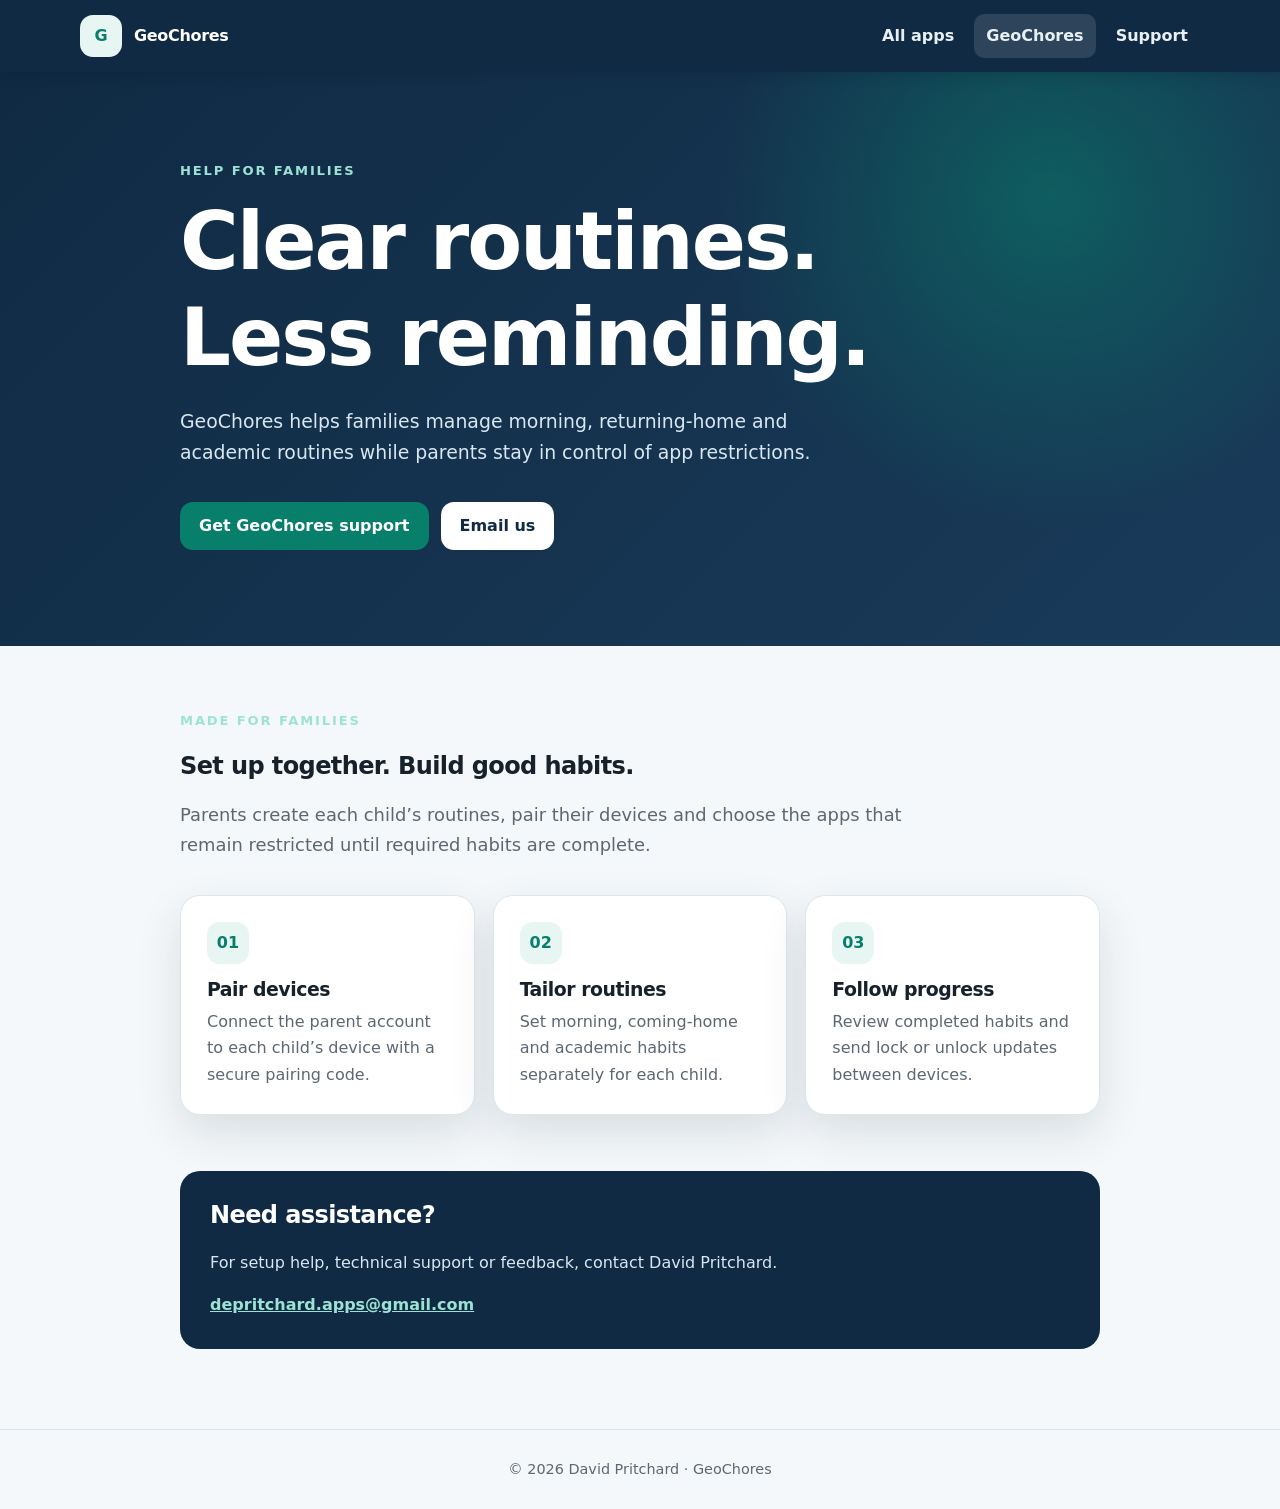
==== geochores/index.html @ 4b048480 "Add GeoChores to apps support hub" ====
<!doctype html>
<html lang="en">
<head>
  <meta charset="utf-8">
  <meta name="viewport" content="width=device-width, initial-scale=1">
  <meta name="description" content="Official help and support information for GeoChores.">
  <meta name="theme-color" content="#102a43">
  <title>GeoChores | Help &amp; Support</title>
  <link rel="stylesheet" href="../isub-assistant-manager/styles.css">
</head>
<body>
  <header class="site-header">
    <nav class="nav" aria-label="Primary navigation">
      <a class="brand" href="../"><span class="icon" aria-hidden="true">G</span><span>GeoChores</span></a>
      <div class="nav-links">
        <a href="../">All apps</a>
        <a href="./" aria-current="page">GeoChores</a>
        <a href="support/">Support</a>
      </div>
    </nav>
  </header>

  <main>
    <section class="hero">
      <div class="hero-inner">
        <div class="eyebrow">Help for families</div>
        <h1>Clear routines. Less reminding.</h1>
        <p>GeoChores helps families manage morning, returning-home and academic routines while parents stay in control of app restrictions.</p>
        <div class="actions">
          <a class="button" href="support/">Get GeoChores support</a>
          <a class="button secondary" href="mailto:depritchard.apps@gmail.com">Email us</a>
        </div>
      </div>
    </section>

    <section class="content" aria-labelledby="about-title">
      <div class="eyebrow">Made for families</div>
      <h2 id="about-title">Set up together. Build good habits.</h2>
      <p class="intro">Parents create each child’s routines, pair their devices and choose the apps that remain restricted until required habits are complete.</p>
      <div class="grid">
        <article class="card">
          <div class="icon" aria-hidden="true">01</div>
          <h2>Pair devices</h2>
          <p>Connect the parent account to each child’s device with a secure pairing code.</p>
        </article>
        <article class="card">
          <div class="icon" aria-hidden="true">02</div>
          <h2>Tailor routines</h2>
          <p>Set morning, coming-home and academic habits separately for each child.</p>
        </article>
        <article class="card">
          <div class="icon" aria-hidden="true">03</div>
          <h2>Follow progress</h2>
          <p>Review completed habits and send lock or unlock updates between devices.</p>
        </article>
      </div>

      <div class="contact">
        <h2>Need assistance?</h2>
        <p>For setup help, technical support or feedback, contact David Pritchard.</p>
        <a href="mailto:depritchard.apps@gmail.com">depritchard.apps@gmail.com</a>
      </div>
    </section>
  </main>

  <footer>© 2026 David Pritchard · GeoChores</footer>
</body>
</html>
---- isub-assistant-manager/styles.css ----
:root {
  --navy: #102a43;
  --navy-soft: #193b5a;
  --teal: #087f6b;
  --teal-light: #e7f6f2;
  --amber: #f2a93b;
  --ink: #17212b;
  --muted: #5b6874;
  --line: #dce5ec;
  --paper: #ffffff;
  --wash: #f5f8fa;
  --shadow: 0 18px 45px rgba(16, 42, 67, .12);
}

* { box-sizing: border-box; }

html { scroll-behavior: smooth; }

body {
  margin: 0;
  background: var(--wash);
  color: var(--ink);
  font-family: Inter, ui-sans-serif, system-ui, -apple-system, BlinkMacSystemFont,
    "Segoe UI", sans-serif;
  line-height: 1.65;
}

a { color: var(--teal); }

a:focus-visible,
.button:focus-visible {
  outline: 3px solid var(--amber);
  outline-offset: 3px;
}

.site-header {
  background: var(--navy);
  color: white;
  position: sticky;
  top: 0;
  z-index: 10;
  box-shadow: 0 2px 15px rgba(0, 0, 0, .14);
}

.nav {
  width: min(1120px, calc(100% - 40px));
  margin: auto;
  min-height: 72px;
  display: flex;
  align-items: center;
  justify-content: space-between;
  gap: 24px;
}

.brand {
  display: inline-flex;
  align-items: center;
  gap: 12px;
  color: white;
  text-decoration: none;
  font-weight: 760;
  letter-spacing: -.02em;
}

.brand img {
  width: 42px;
  height: 42px;
  border-radius: 12px;
}

.nav-links { display: flex; gap: 8px; }

.nav-links a {
  color: #e8f0f6;
  text-decoration: none;
  padding: 9px 12px;
  border-radius: 10px;
  font-weight: 650;
}

.nav-links a:hover,
.nav-links a[aria-current="page"] { background: rgba(255, 255, 255, .12); }

.hero {
  background:
    radial-gradient(circle at 82% 22%, rgba(8, 127, 107, .55), transparent 29%),
    linear-gradient(135deg, var(--navy), var(--navy-soft));
  color: white;
  padding: 88px 0 96px;
}

.hero-inner,
.content {
  width: min(920px, calc(100% - 40px));
  margin: auto;
}

.eyebrow {
  color: #9de3d5;
  font-size: .82rem;
  font-weight: 800;
  letter-spacing: .14em;
  text-transform: uppercase;
}

h1, h2, h3 { line-height: 1.2; letter-spacing: -.025em; }

h1 { font-size: clamp(2.5rem, 7vw, 5rem); margin: 12px 0 20px; max-width: 820px; }

.hero p { color: #d9e7f1; max-width: 700px; font-size: 1.18rem; }

.actions { display: flex; flex-wrap: wrap; gap: 12px; margin-top: 34px; }

.button {
  display: inline-flex;
  align-items: center;
  justify-content: center;
  min-height: 48px;
  padding: 0 19px;
  border-radius: 13px;
  background: var(--teal);
  color: white;
  text-decoration: none;
  font-weight: 760;
}

.button.secondary { background: white; color: var(--navy); }

.content { padding: 64px 0 80px; }

.intro { font-size: 1.12rem; color: var(--muted); max-width: 760px; }

.grid {
  display: grid;
  grid-template-columns: repeat(3, 1fr);
  gap: 18px;
  margin: 36px 0 56px;
}

.card,
.article {
  background: var(--paper);
  border: 1px solid var(--line);
  border-radius: 20px;
  box-shadow: var(--shadow);
}

.card { padding: 26px; }
.card h2 { font-size: 1.18rem; margin: 14px 0 8px; }
.card p { color: var(--muted); margin: 0; }

.icon {
  width: 42px;
  height: 42px;
  border-radius: 13px;
  display: grid;
  place-items: center;
  background: var(--teal-light);
  color: var(--teal);
  font-weight: 850;
}

.article { padding: clamp(24px, 6vw, 58px); }
.article h1 { color: var(--navy); font-size: clamp(2.1rem, 5vw, 3.8rem); }
.article h2 { color: var(--navy); margin-top: 42px; }
.article p, .article li { color: #344451; }
.article .updated { color: var(--muted); font-size: .93rem; }

.notice {
  background: var(--teal-light);
  border-left: 4px solid var(--teal);
  padding: 18px 20px;
  border-radius: 0 12px 12px 0;
  margin: 28px 0;
}

.contact {
  background: var(--navy);
  color: white;
  border-radius: 20px;
  padding: 30px;
  margin-top: 42px;
}

.contact h2 { color: white; margin-top: 0; }
.contact p { color: #d9e7f1; }
.contact a { color: #9de3d5; font-weight: 750; }

footer {
  border-top: 1px solid var(--line);
  padding: 28px 20px;
  text-align: center;
  color: var(--muted);
  font-size: .9rem;
}

@media (max-width: 720px) {
  .nav { width: min(100% - 24px, 1120px); min-height: 64px; }
  .brand span { display: none; }
  .nav-links { gap: 0; }
  .nav-links a { padding: 8px; font-size: .9rem; }
  .hero { padding: 64px 0 70px; }
  .hero-inner, .content { width: min(100% - 28px, 920px); }
  .grid { grid-template-columns: 1fr; }
  .article { border-radius: 16px; }
}
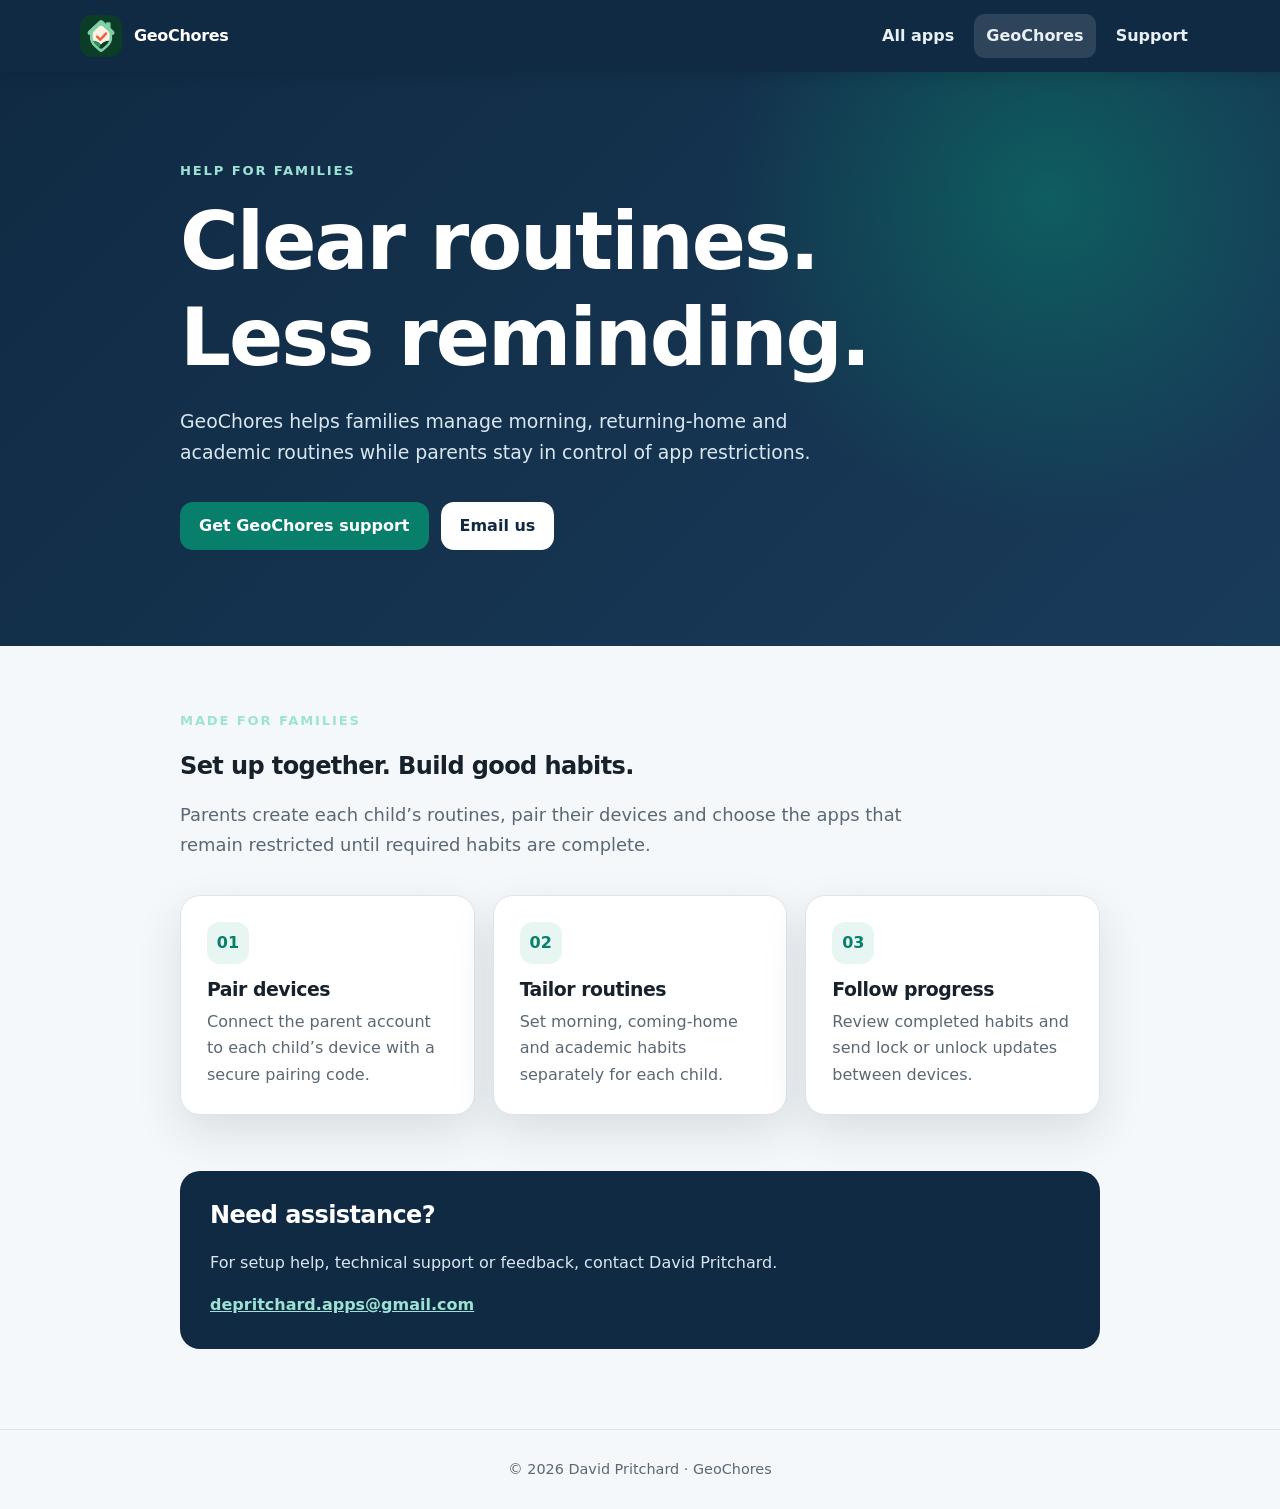
==== commit 6120d033: "Use GeoChores app logo on support site" ====
--- a/geochores/index.html
+++ b/geochores/index.html
@@ -6,12 +6,13 @@
   <meta name="description" content="Official help and support information for GeoChores.">
   <meta name="theme-color" content="#102a43">
   <title>GeoChores | Help &amp; Support</title>
+  <link rel="icon" href="logo.png" type="image/png">
   <link rel="stylesheet" href="../isub-assistant-manager/styles.css">
 </head>
 <body>
   <header class="site-header">
     <nav class="nav" aria-label="Primary navigation">
-      <a class="brand" href="../"><span class="icon" aria-hidden="true">G</span><span>GeoChores</span></a>
+      <a class="brand" href="../"><img src="logo.png" alt=""><span>GeoChores</span></a>
       <div class="nav-links">
         <a href="../">All apps</a>
         <a href="./" aria-current="page">GeoChores</a>
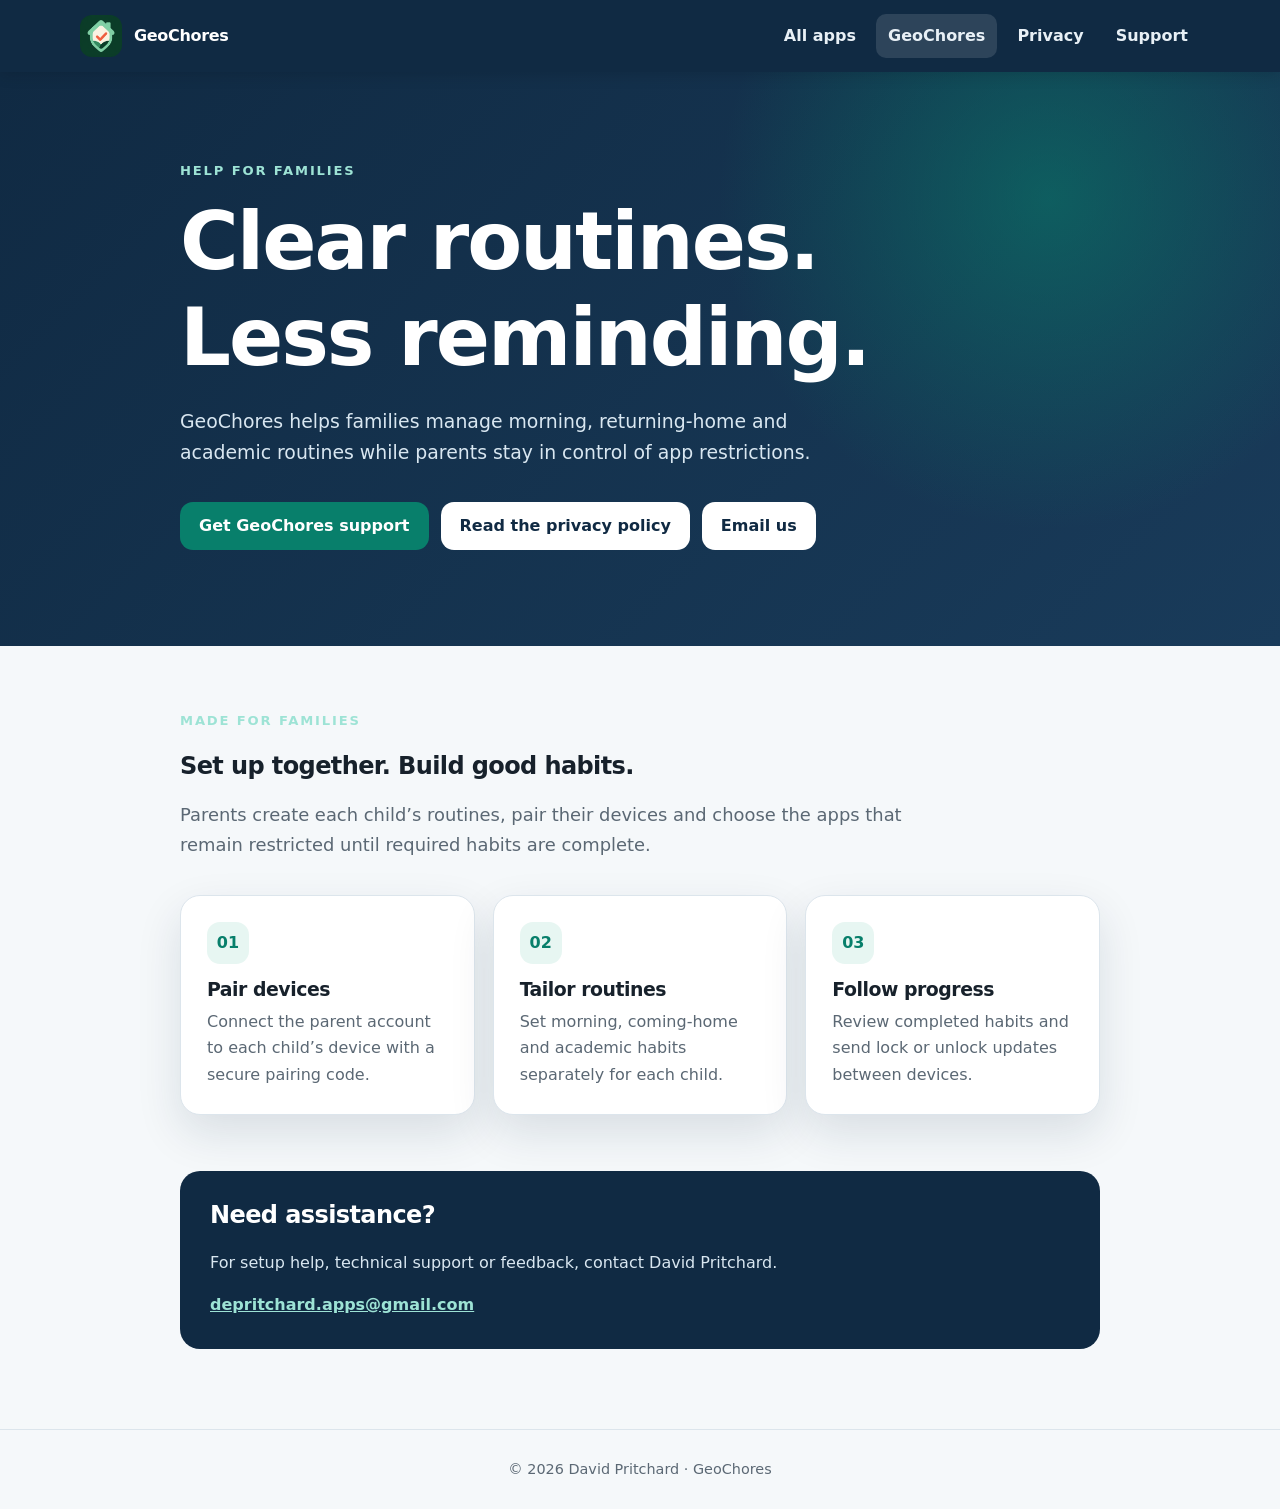
==== commit 3f1ec276: "Publish GeoChores privacy policy" ====
--- a/geochores/index.html
+++ b/geochores/index.html
@@ -16,6 +16,7 @@
       <div class="nav-links">
         <a href="../">All apps</a>
         <a href="./" aria-current="page">GeoChores</a>
+        <a href="privacy/">Privacy</a>
         <a href="support/">Support</a>
       </div>
     </nav>
@@ -29,6 +30,7 @@
         <p>GeoChores helps families manage morning, returning-home and academic routines while parents stay in control of app restrictions.</p>
         <div class="actions">
           <a class="button" href="support/">Get GeoChores support</a>
+          <a class="button secondary" href="privacy/">Read the privacy policy</a>
           <a class="button secondary" href="mailto:depritchard.apps@gmail.com">Email us</a>
         </div>
       </div>
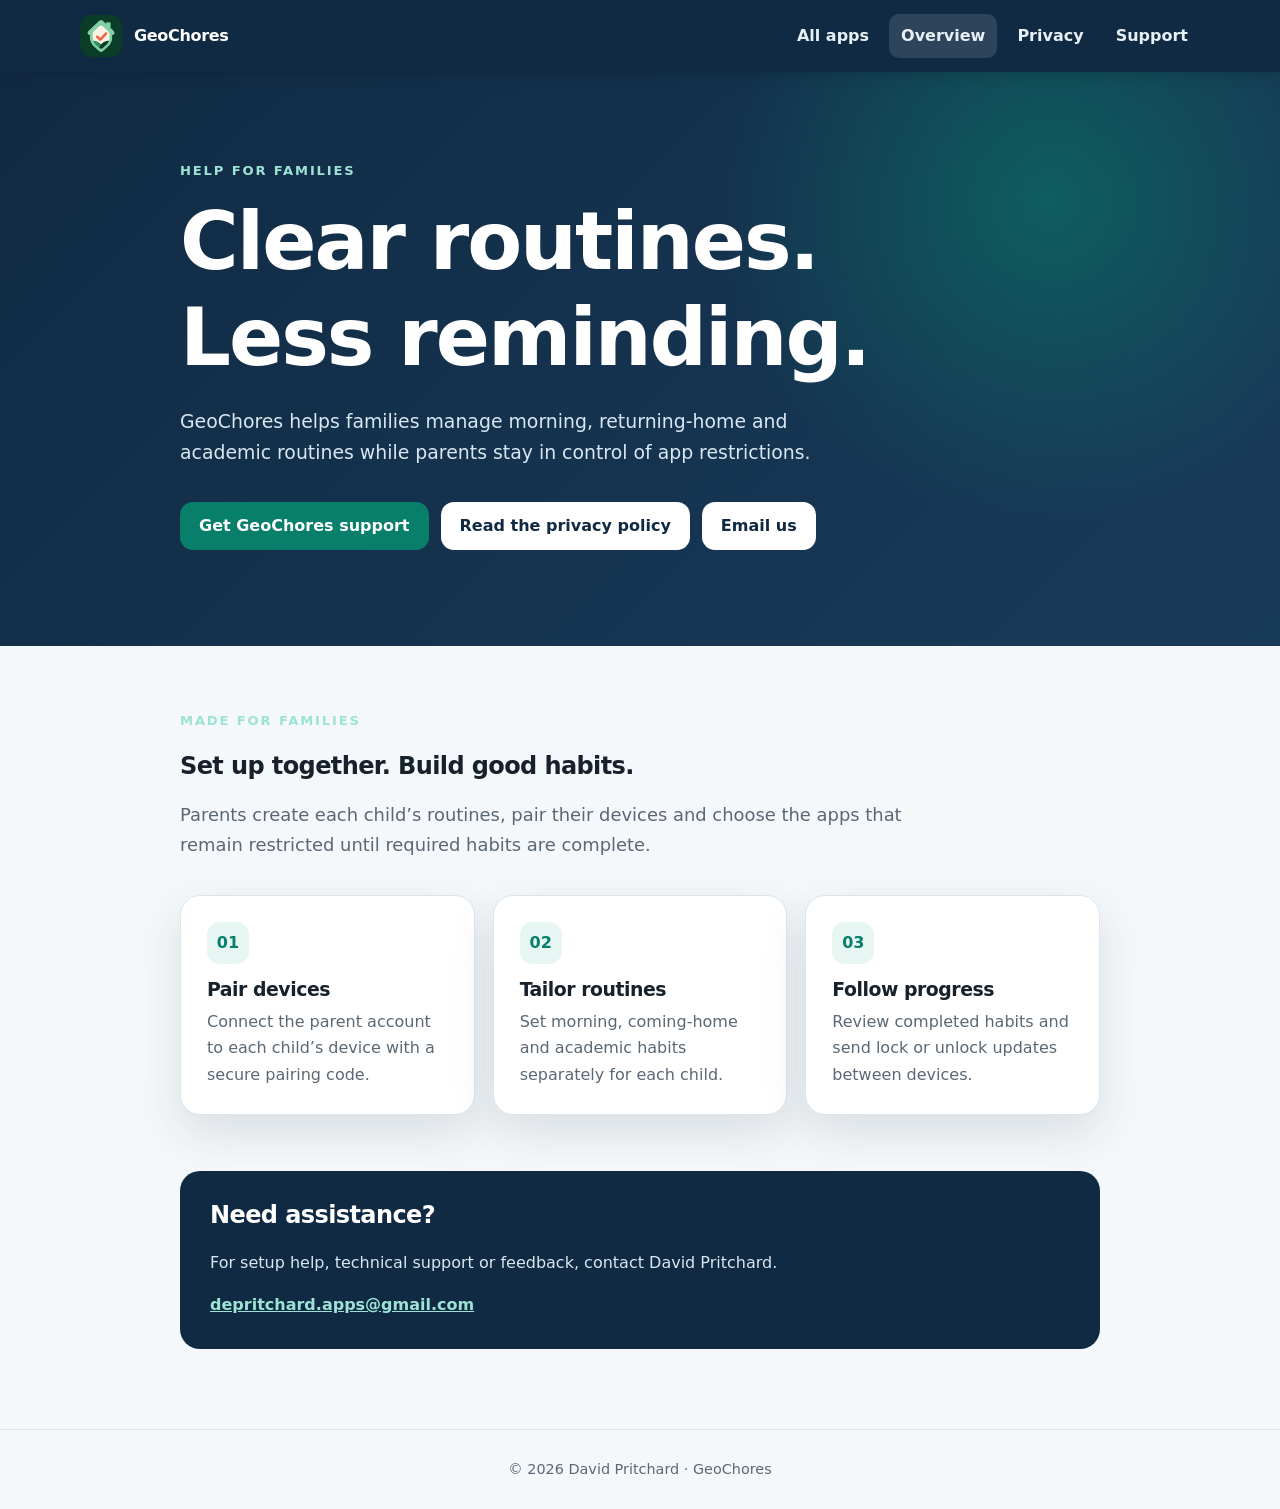
==== commit 4b322bd3: "Standardize app support navigation" ====
--- a/geochores/index.html
+++ b/geochores/index.html
@@ -4,6 +4,11 @@
   <meta charset="utf-8">
   <meta name="viewport" content="width=device-width, initial-scale=1">
   <meta name="description" content="Official help and support information for GeoChores.">
+  <meta property="og:title" content="GeoChores">
+  <meta property="og:description" content="Official support and privacy information for GeoChores.">
+  <meta property="og:type" content="website">
+  <meta property="og:url" content="https://depritchard82.github.io/geochores/">
+  <link rel="canonical" href="https://depritchard82.github.io/geochores/">
   <meta name="theme-color" content="#102a43">
   <title>GeoChores | Help &amp; Support</title>
   <link rel="icon" href="logo.png" type="image/png">
@@ -15,7 +20,7 @@
       <a class="brand" href="../"><img src="logo.png" alt=""><span>GeoChores</span></a>
       <div class="nav-links">
         <a href="../">All apps</a>
-        <a href="./" aria-current="page">GeoChores</a>
+        <a href="./" aria-current="page">Overview</a>
         <a href="privacy/">Privacy</a>
         <a href="support/">Support</a>
       </div>
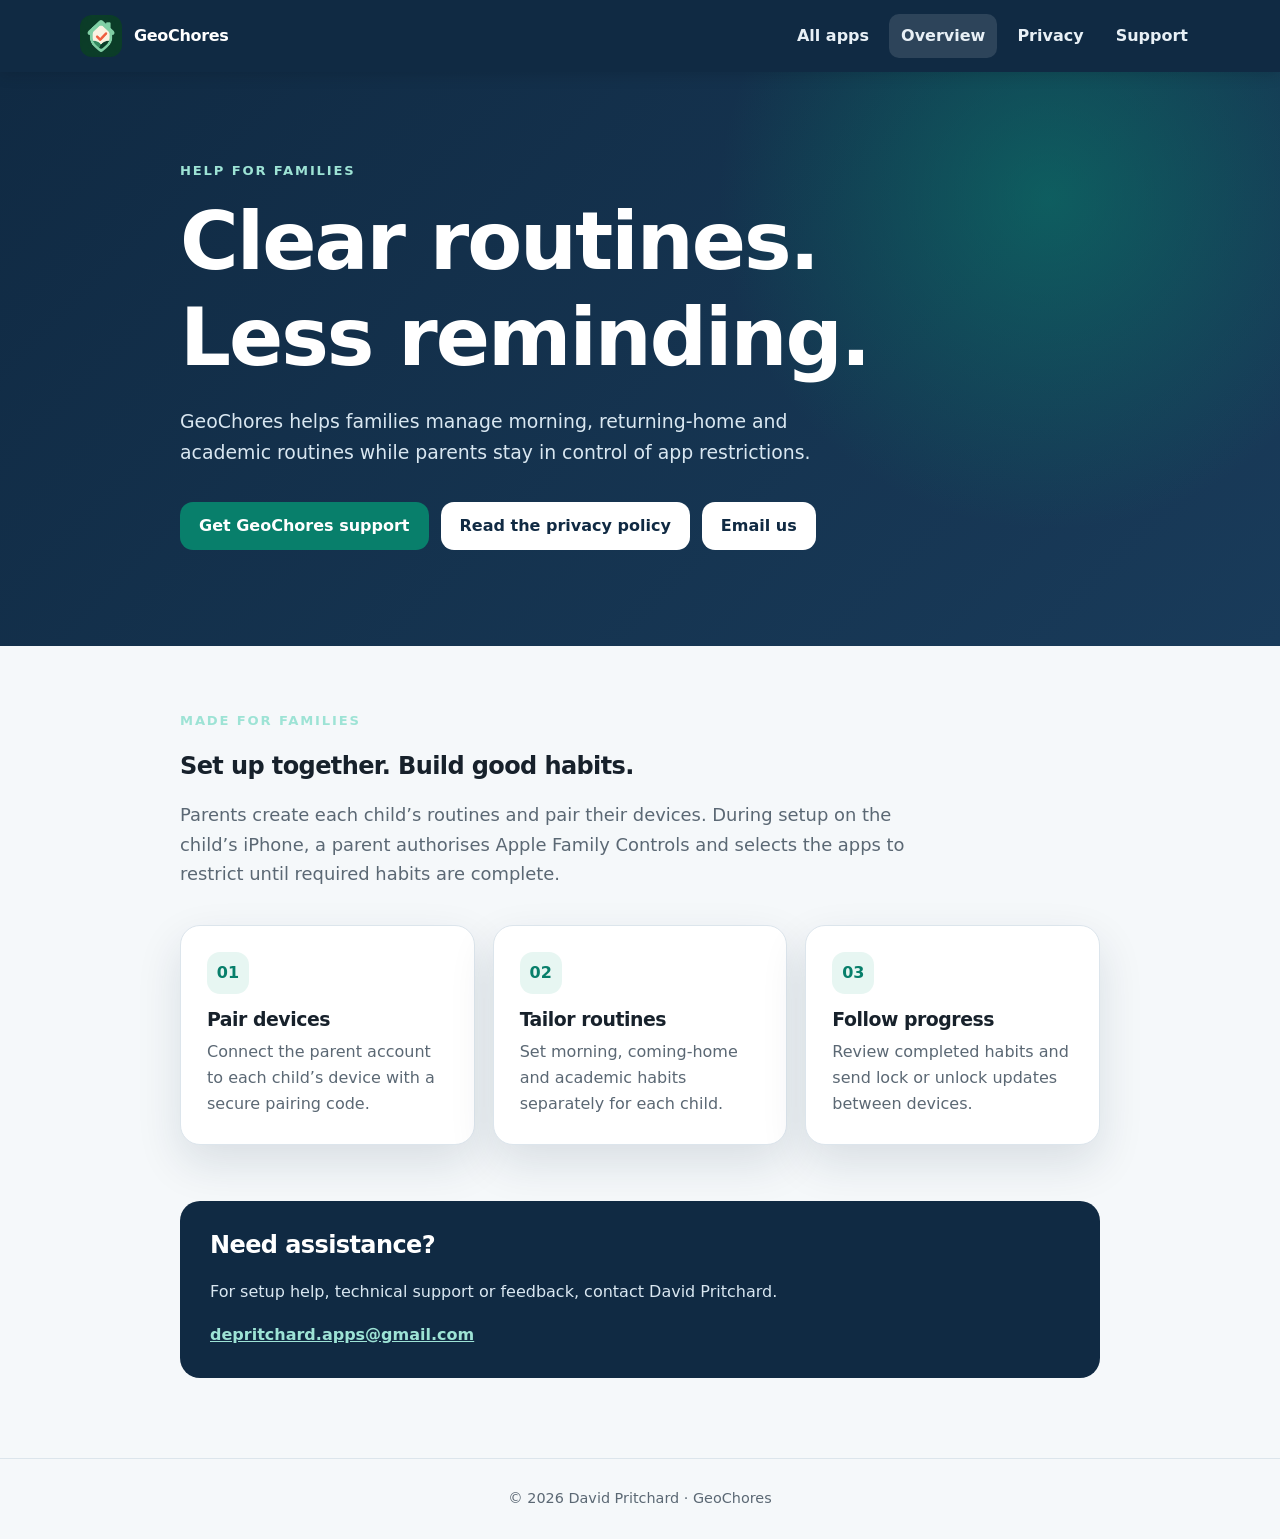
==== commit ea87bd32: "Clarify app selection on child iPhone" ====
--- a/geochores/index.html
+++ b/geochores/index.html
@@ -44,7 +44,7 @@
     <section class="content" aria-labelledby="about-title">
       <div class="eyebrow">Made for families</div>
       <h2 id="about-title">Set up together. Build good habits.</h2>
-      <p class="intro">Parents create each child’s routines, pair their devices and choose the apps that remain restricted until required habits are complete.</p>
+      <p class="intro">Parents create each child’s routines and pair their devices. During setup on the child’s iPhone, a parent authorises Apple Family Controls and selects the apps to restrict until required habits are complete.</p>
       <div class="grid">
         <article class="card">
           <div class="icon" aria-hidden="true">01</div>
